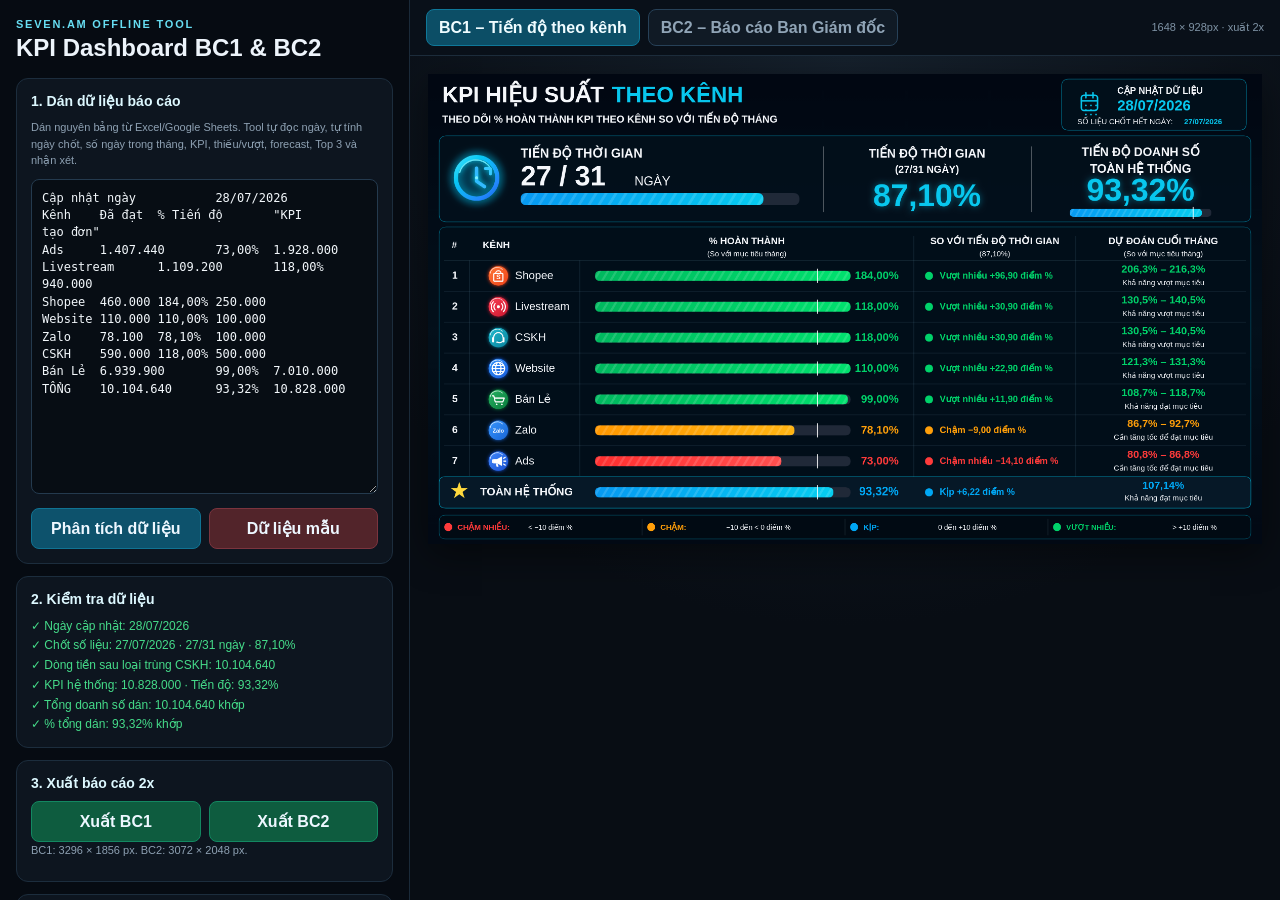
==== index.html @ 7d1b6a7f "Add files via upload" ====
<!doctype html>
<html lang="vi">
<head>
  <meta charset="utf-8" />
  <meta name="viewport" content="width=device-width, initial-scale=1" />
  <title>Seven.AM KPI Dashboard Tool – BC1 & BC2</title>
  <link rel="stylesheet" href="styles.css" />
</head>
<body>
  <div class="app-shell">
    <aside class="control-panel">
      <div class="panel-header">
        <div>
          <div class="eyebrow">SEVEN.AM OFFLINE TOOL</div>
          <h1>KPI Dashboard BC1 & BC2</h1>
        </div>
      </div>

      <section class="control-card">
        <h2>1. Dán dữ liệu báo cáo</h2>
        <p class="help-text">Dán nguyên bảng từ Excel/Google Sheets. Tool tự đọc ngày, tự tính ngày chốt, số ngày trong tháng, KPI, thiếu/vượt, forecast, Top 3 và nhận xét.</p>
        <textarea id="dataInput" spellcheck="false"></textarea>
        <div class="action-grid">
          <button id="parseBtn" class="btn primary">Phân tích dữ liệu</button>
          <button id="resetBtn" class="btn danger">Dữ liệu mẫu</button>
        </div>
      </section>

      <section class="control-card compact">
        <h2>2. Kiểm tra dữ liệu</h2>
        <div id="validationBox" class="validation-box"></div>
      </section>

      <section class="control-card compact">
        <h2>3. Xuất báo cáo 2x</h2>
        <div class="action-grid">
          <button id="exportBc1Btn" class="btn success">Xuất BC1</button>
          <button id="exportBc2Btn" class="btn success">Xuất BC2</button>
        </div>
        <p class="help-text">BC1: 3296 × 1856 px. BC2: 3072 × 2048 px.</p>
      </section>

      <section class="control-card compact advanced">
        <h2>4. Quy tắc hệ thống</h2>
        <label class="check-row"><input id="excludeCskh" type="checkbox" checked> Trừ doanh số CSKH khỏi tổng dòng tiền vì đã nằm trong Bán Lẻ</label>
        <label class="check-row"><input id="useTotalTarget" type="checkbox" checked> Dùng KPI dòng TỔNG làm KPI hệ thống</label>
      </section>

      <div class="panel-footer">Chạy offline, không cần backend. Dữ liệu tự lưu trên trình duyệt.</div>
    </aside>

    <main class="preview-area">
      <div class="preview-topbar">
        <div class="tabs">
          <button class="tab active" data-tab="bc1">BC1 – Tiến độ theo kênh</button>
          <button class="tab" data-tab="bc2">BC2 – Báo cáo Ban Giám đốc</button>
        </div>
        <div id="previewMeta" class="preview-meta"></div>
      </div>
      <div class="preview-scroll">
        <div id="canvasWrap" class="canvas-wrap">
          <canvas id="previewCanvas"></canvas>
        </div>
      </div>
    </main>
  </div>
  <div id="toast" class="toast"></div>
  <script src="app.js?v=FINAL_REFINED_BC1_BC2"></script>
</body>
</html>
---- styles.css ----
:root{
  --bg:#070b12;--panel:#0b111b;--line:#22364a;--text:#edf4fb;--muted:#8fa2b5;
  font-family:Arial,Helvetica,sans-serif;
}
*{box-sizing:border-box}html,body{margin:0;height:100%;background:var(--bg);color:var(--text)}body{overflow:hidden}
button,input,textarea{font:inherit}.app-shell{height:100vh;display:grid;grid-template-columns:410px 1fr;background:linear-gradient(135deg,#080d14,#0b121b)}
.control-panel{overflow:auto;padding:18px 16px 24px;background:rgba(7,12,19,.98);border-right:1px solid #1a2a39}.panel-header h1{margin:4px 0 16px;font-size:24px}.eyebrow{font-size:11px;letter-spacing:.16em;color:#67def3;font-weight:700}
.control-card{background:#0d151f;border:1px solid #1c2d3d;border-radius:12px;padding:14px;margin-bottom:12px}.control-card h2{margin:0 0 10px;font-size:14px;color:#ddf8ff}.control-card.compact{padding-bottom:12px}.help-text{font-size:11px;line-height:1.5;color:#8ea1b3;margin:0 0 10px}
textarea{width:100%;height:315px;resize:vertical;background:#070d14;border:1px solid #243a4e;border-radius:8px;padding:10px;color:#f2f7fb;outline:none;font-family:Consolas,monospace;font-size:12px;line-height:1.45}textarea:focus{border-color:#00b8df;box-shadow:0 0 0 2px rgba(0,190,230,.08)}
.action-grid{display:grid;grid-template-columns:1fr 1fr;gap:8px;margin-top:10px}.btn{border:1px solid #2c465d;border-radius:8px;background:#111c27;color:#edf7ff;padding:10px 12px;font-weight:700;cursor:pointer}.btn:hover{filter:brightness(1.08)}.btn.primary{background:#0d526c;border-color:#107393}.btn.success{background:#0e5c3f;border-color:#138761}.btn.danger{background:#52242a;border-color:#7b343e}
.validation-box{font-size:12px;line-height:1.65;color:#cbd6df}.validation-box .ok{color:#45dc8a}.validation-box .warn{color:#ffbc4d}.validation-box .err{color:#ff6868}.check-row{display:flex;flex-direction:row;gap:8px;align-items:flex-start;font-size:11px;color:#adbdca;margin:8px 0}.panel-footer{text-align:center;font-size:10px;color:#60758a;padding:8px}
.preview-area{min-width:0;height:100vh;display:flex;flex-direction:column}.preview-topbar{height:56px;display:flex;align-items:center;justify-content:space-between;padding:0 16px;background:#091019;border-bottom:1px solid #1c2c3b}.tabs{display:flex;gap:8px}.tab{border:1px solid #274158;background:#101a25;color:#90a4b6;border-radius:8px;padding:8px 12px;font-weight:700;cursor:pointer}.tab.active{background:#0c4e66;color:#effcff;border-color:#0f7899}.preview-meta{font-size:11px;color:#7f93a5}.preview-scroll{flex:1;overflow:auto;padding:18px;display:flex;justify-content:center;align-items:flex-start;background:radial-gradient(circle at 50% 0,#15202c,#080d14 60%)}.canvas-wrap{box-shadow:0 10px 35px rgba(0,0,0,.45);background:#fff;flex:0 0 auto}.canvas-wrap canvas{display:block;max-width:none}.toast{position:fixed;right:22px;bottom:22px;background:#0d1722;border:1px solid #1c566b;color:#eaffff;padding:11px 15px;border-radius:9px;opacity:0;transform:translateY(8px);transition:.2s;pointer-events:none}.toast.show{opacity:1;transform:translateY(0)}
@media(max-width:1100px){.app-shell{grid-template-columns:350px 1fr}.action-grid{grid-template-columns:1fr}.preview-scroll{justify-content:flex-start}}
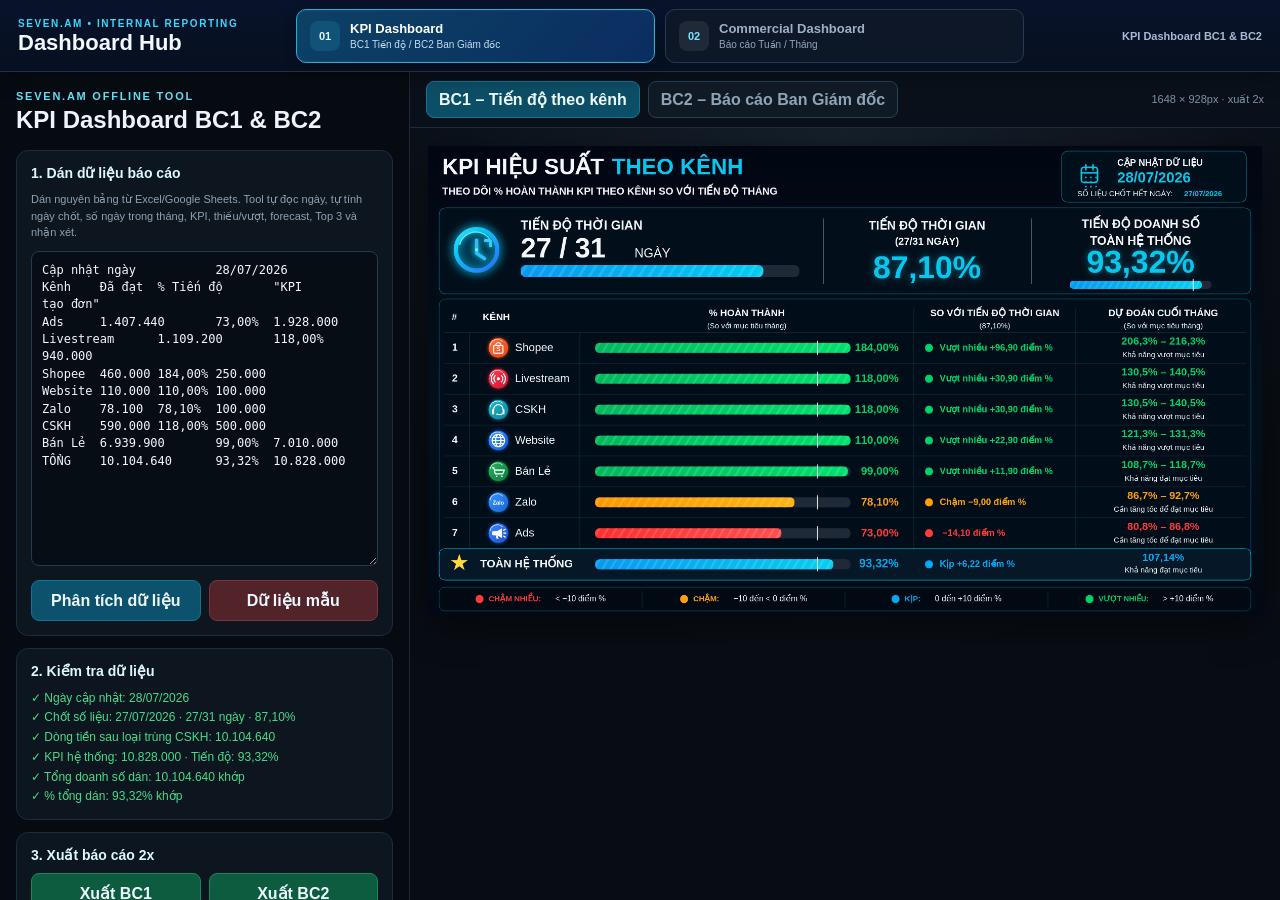
==== commit 1112e22f: "Add files via upload" ====
--- a/index.html
+++ b/index.html
@@ -2,69 +2,46 @@
 <html lang="vi">
 <head>
   <meta charset="utf-8" />
-  <meta name="viewport" content="width=device-width, initial-scale=1" />
-  <title>Seven.AM KPI Dashboard Tool – BC1 & BC2</title>
-  <link rel="stylesheet" href="styles.css" />
+  <meta name="viewport" content="width=device-width,initial-scale=1" />
+  <title>SEVEN.AM – Dashboard Hub</title>
+  <link rel="stylesheet" href="hub.css" />
 </head>
 <body>
-  <div class="app-shell">
-    <aside class="control-panel">
-      <div class="panel-header">
-        <div>
-          <div class="eyebrow">SEVEN.AM OFFLINE TOOL</div>
-          <h1>KPI Dashboard BC1 & BC2</h1>
-        </div>
+  <div class="hub-shell">
+    <header class="hub-header">
+      <div class="brand-block">
+        <div class="eyebrow">SEVEN.AM • INTERNAL REPORTING</div>
+        <div class="brand-title">Dashboard Hub</div>
       </div>
+      <nav class="hub-tabs" aria-label="Chọn dashboard">
+        <button class="hub-tab active" type="button" data-module="kpi">
+          <span class="tab-index">01</span>
+          <span class="tab-copy">
+            <strong>KPI Dashboard</strong>
+            <small>BC1 Tiến độ / BC2 Ban Giám đốc</small>
+          </span>
+        </button>
+        <button class="hub-tab" type="button" data-module="commercial">
+          <span class="tab-index">02</span>
+          <span class="tab-copy">
+            <strong>Commercial Dashboard</strong>
+            <small>Báo cáo Tuần / Tháng</small>
+          </span>
+        </button>
+      </nav>
+      <div class="hub-status" id="hubStatus">KPI Dashboard BC1 & BC2</div>
+    </header>
 
-      <section class="control-card">
-        <h2>1. Dán dữ liệu báo cáo</h2>
-        <p class="help-text">Dán nguyên bảng từ Excel/Google Sheets. Tool tự đọc ngày, tự tính ngày chốt, số ngày trong tháng, KPI, thiếu/vượt, forecast, Top 3 và nhận xét.</p>
-        <textarea id="dataInput" spellcheck="false"></textarea>
-        <div class="action-grid">
-          <button id="parseBtn" class="btn primary">Phân tích dữ liệu</button>
-          <button id="resetBtn" class="btn danger">Dữ liệu mẫu</button>
-        </div>
-      </section>
-
-      <section class="control-card compact">
-        <h2>2. Kiểm tra dữ liệu</h2>
-        <div id="validationBox" class="validation-box"></div>
-      </section>
-
-      <section class="control-card compact">
-        <h2>3. Xuất báo cáo 2x</h2>
-        <div class="action-grid">
-          <button id="exportBc1Btn" class="btn success">Xuất BC1</button>
-          <button id="exportBc2Btn" class="btn success">Xuất BC2</button>
-        </div>
-        <p class="help-text">BC1: 3296 × 1856 px. BC2: 3072 × 2048 px.</p>
-      </section>
-
-      <section class="control-card compact advanced">
-        <h2>4. Quy tắc hệ thống</h2>
-        <label class="check-row"><input id="excludeCskh" type="checkbox" checked> Trừ doanh số CSKH khỏi tổng dòng tiền vì đã nằm trong Bán Lẻ</label>
-        <label class="check-row"><input id="useTotalTarget" type="checkbox" checked> Dùng KPI dòng TỔNG làm KPI hệ thống</label>
-      </section>
-
-      <div class="panel-footer">Chạy offline, không cần backend. Dữ liệu tự lưu trên trình duyệt.</div>
-    </aside>
-
-    <main class="preview-area">
-      <div class="preview-topbar">
-        <div class="tabs">
-          <button class="tab active" data-tab="bc1">BC1 – Tiến độ theo kênh</button>
-          <button class="tab" data-tab="bc2">BC2 – Báo cáo Ban Giám đốc</button>
-        </div>
-        <div id="previewMeta" class="preview-meta"></div>
-      </div>
-      <div class="preview-scroll">
-        <div id="canvasWrap" class="canvas-wrap">
-          <canvas id="previewCanvas"></canvas>
-        </div>
-      </div>
+    <main class="hub-main">
+      <iframe
+        id="moduleFrame"
+        class="module-frame"
+        title="SEVEN.AM Dashboard"
+        src="modules/kpi/index.html"
+        allow="clipboard-read; clipboard-write"
+      ></iframe>
     </main>
   </div>
-  <div id="toast" class="toast"></div>
-  <script src="app.js?v=FINAL_REFINED_BC1_BC2"></script>
+  <script src="hub.js"></script>
 </body>
 </html>
--- a/hub.css
+++ b/hub.css
@@ -0,0 +1,25 @@
+:root{
+  --navy:#07113f;
+  --navy-2:#0b1c4d;
+  --panel:#0a1222;
+  --line:#20324b;
+  --text:#f3f7ff;
+  --muted:#91a4bd;
+  --cyan:#36d9ff;
+  font-family:Arial,"Helvetica Neue",Helvetica,sans-serif;
+}
+*{box-sizing:border-box}
+html,body{margin:0;width:100%;height:100%;overflow:hidden;background:#050b16;color:var(--text)}
+button{font:inherit}
+.hub-shell{width:100%;height:100vh;display:flex;flex-direction:column;background:#050b16}
+.hub-header{height:72px;flex:0 0 72px;display:grid;grid-template-columns:260px minmax(520px,1fr) 220px;align-items:center;gap:18px;padding:8px 18px;background:linear-gradient(180deg,#08122a,#071020);border-bottom:1px solid var(--line);box-shadow:0 5px 20px rgba(0,0,0,.25);z-index:2}
+.brand-block{min-width:0}.eyebrow{font-size:10px;font-weight:700;letter-spacing:.16em;color:var(--cyan);white-space:nowrap}.brand-title{margin-top:3px;font-size:22px;line-height:1;font-weight:700;white-space:nowrap}
+.hub-tabs{height:54px;display:grid;grid-template-columns:repeat(2,minmax(250px,420px));justify-content:center;gap:10px}
+.hub-tab{min-width:0;height:54px;display:flex;align-items:center;gap:10px;padding:7px 13px;border:1px solid #263a56;border-radius:10px;background:#0d1728;color:#9db0c8;cursor:pointer;text-align:left;transition:.16s ease}
+.hub-tab:hover{border-color:#3d5f83;background:#101d31}.hub-tab.active{background:linear-gradient(135deg,#0c4165,#0b2d61);border-color:#2fa8d2;color:#fff;box-shadow:0 0 0 1px rgba(54,217,255,.08) inset,0 4px 14px rgba(0,0,0,.18)}
+.tab-index{display:grid;place-items:center;width:30px;height:30px;flex:0 0 30px;border-radius:8px;background:rgba(255,255,255,.08);font-size:11px;font-weight:700;color:#77e5ff}.hub-tab.active .tab-index{background:rgba(54,217,255,.13);color:#dffaff}
+.tab-copy{min-width:0;display:flex;flex-direction:column;gap:2px}.tab-copy strong{font-size:13px;line-height:1.2;white-space:nowrap;overflow:hidden;text-overflow:ellipsis}.tab-copy small{font-size:10px;color:#8ea5bd;white-space:nowrap;overflow:hidden;text-overflow:ellipsis}.hub-tab.active .tab-copy small{color:#c3dcee}
+.hub-status{justify-self:end;max-width:220px;font-size:11px;font-weight:700;color:#a9bad0;text-align:right;white-space:nowrap;overflow:hidden;text-overflow:ellipsis}
+.hub-main{flex:1;min-height:0;background:#050b16}.module-frame{display:block;width:100%;height:100%;border:0;background:#050b16}
+@media(max-width:1050px){.hub-header{grid-template-columns:190px 1fr}.hub-status{display:none}.hub-tabs{grid-template-columns:repeat(2,minmax(200px,1fr))}.brand-title{font-size:18px}}
+@media(max-width:760px){.hub-header{height:112px;flex-basis:112px;grid-template-columns:1fr;grid-template-rows:34px 62px;gap:4px;padding:7px 10px}.brand-block{text-align:center}.brand-title{font-size:16px}.eyebrow{font-size:9px}.hub-tabs{width:100%;height:60px;grid-template-columns:repeat(2,1fr);gap:6px}.hub-tab{height:58px;padding:6px 8px}.tab-index{display:none}.tab-copy strong{font-size:11px}.tab-copy small{font-size:9px}}
